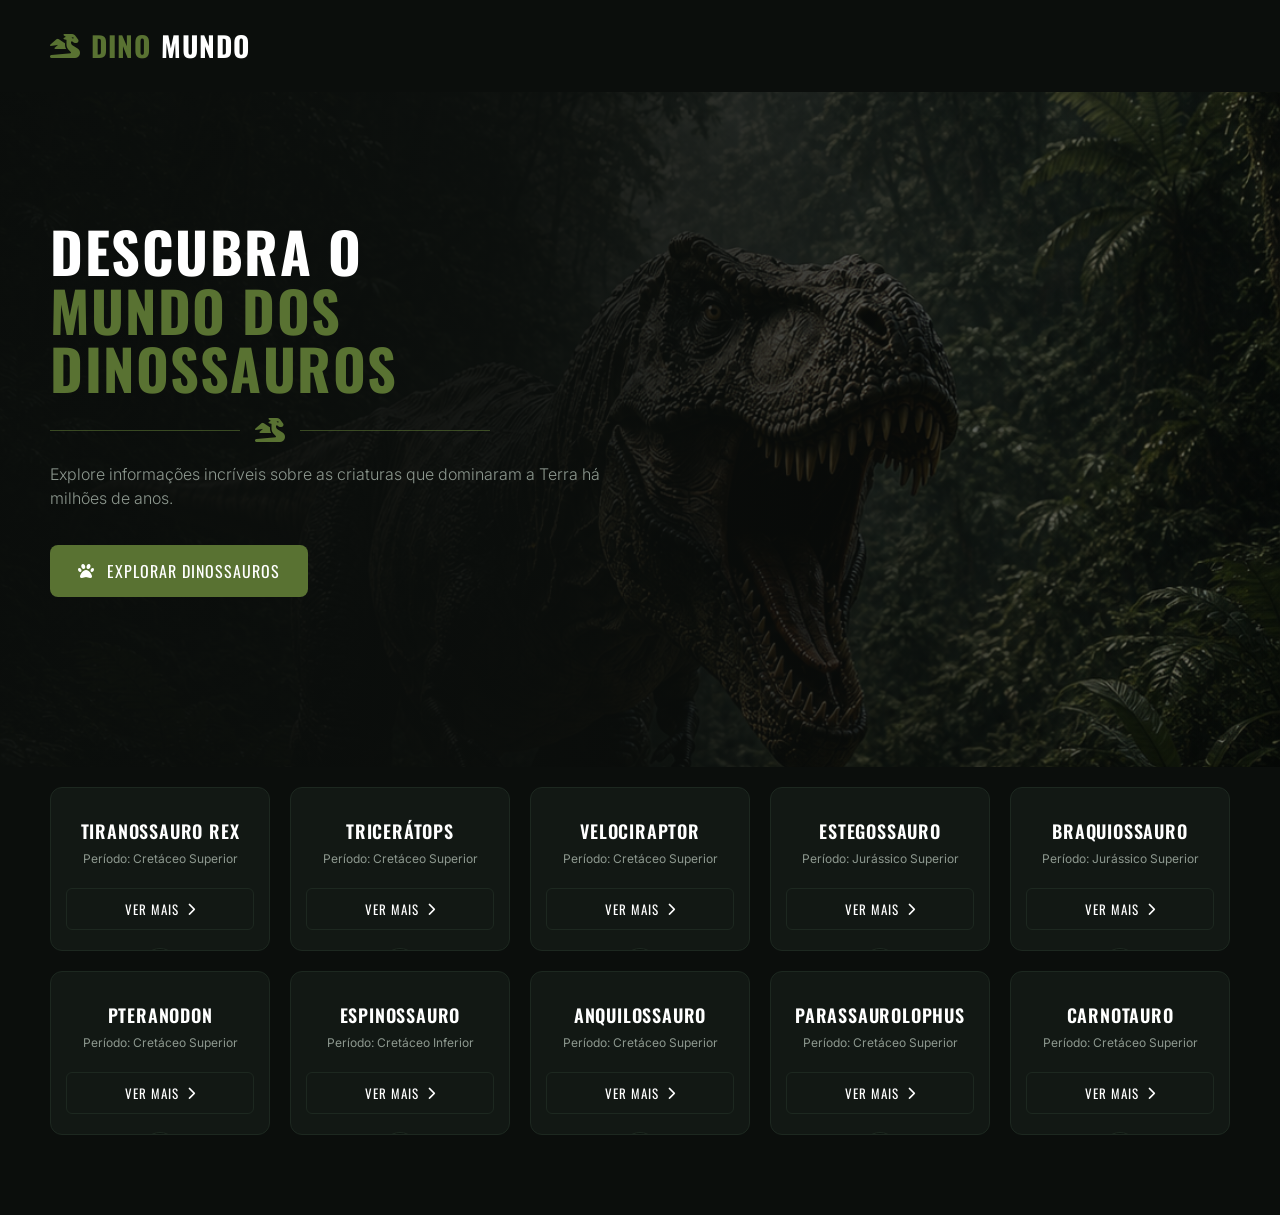
==== index.html @ a0a721c0 "pagina index completa" ====
<!DOCTYPE html>
<html lang="pt-BR">
<head>
    <meta charset="UTF-8">
    <meta name="viewport" content="width=device-width, initial-scale=1.0">
    <title>DINOMUNDO - Descubra o Mundo dos Dinossauros</title>
    <link rel="preconnect" href="https://fonts.googleapis.com">
    <link rel="preconnect" href="https://fonts.gstatic.com" crossorigin>
    <link href="https://fonts.googleapis.com/css2?family=Inter:wght@300;400;600&family=Oswald:wght@600;700&display=swap" rel="stylesheet">
    <link rel="stylesheet" href="https://cdnjs.cloudflare.com/ajax/libs/font-awesome/6.4.0/css/all.min.css">
    <link rel="stylesheet" href="css/index.css">
</head>
<body>

   
    <header class="navbar">
        <div class="logo">
            <i class="fa-solid fa-dragon logo-icon"></i>
            <span>DINO</span>MUNDO
        </div>
    </header>

    
    <section class="hero">
        <div class="hero-content">
            <h1 class="hero-title">
                DESCUBRA O<br>
                <span class="highlight">MUNDO DOS<br>
                DINOSSAUROS</span>
            </h1>

            <div class="divider">
                <span class="line"></span>
                <i class="fa-solid fa-dragon logo-icon"></i> 
                <span class="line"></span>
            </div>

            <p class="hero-subtitle">
                Explore informações incríveis sobre as criaturas que dominaram a Terra há milhões de anos.
            </p>

            <a href="#galeria" class="btn-primary">
                <i class="fa-solid fa-paw"></i>
                EXPLORAR DINOSSAUROS
            </a>
        </div>
    </section>

    
    <main class="galeria-container" id="galeria">
        <div class="cards-grid">
            
            <!-- Card 1 -->
            <article class="card">
                <div class="card-badge">
                    <i class="fa-solid fa-dragon logo-icon"></i>
                </div>
                <div class="card-content">
                    <h3>TIRANOSSAURO REX</h3>
                    <p class="periodo">Período: Cretáceo Superior</p>
                    <button class="btn-card">VER MAIS <i class="fa-solid fa-chevron-right"></i></button>
                </div>
            </article>

            <!-- Card 2 -->
            <article class="card">
                <div class="card-badge">
                    <i class="fa-solid fa-dragon logo-icon"></i>
                </div>
                <div class="card-content">
                    <h3>TRICERÁTOPS</h3>
                    <p class="periodo">Período: Cretáceo Superior</p>
                    <button class="btn-card">VER MAIS <i class="fa-solid fa-chevron-right"></i></button>
                </div>
            </article>

            <!-- Card 3 -->
            <article class="card">
                <div class="card-badge">
                    <i class="fa-solid fa-dragon logo-icon"></i>
                </div>
                <div class="card-content">
                    <h3>VELOCIRAPTOR</h3>
                    <p class="periodo">Período: Cretáceo Superior</p>
                    <button class="btn-card">VER MAIS <i class="fa-solid fa-chevron-right"></i></button>
                </div>
            </article>

            <!-- Card 4 -->
            <article class="card">
                <div class="card-badge">
                    <i class="fa-solid fa-dragon logo-icon"></i>
                </div>
                <div class="card-content">
                    <h3>ESTEGOSSAURO</h3>
                    <p class="periodo">Período: Jurássico Superior</p>
                    <button class="btn-card">VER MAIS <i class="fa-solid fa-chevron-right"></i></button>
                </div>
            </article>

            <!-- Card 5 -->
            <article class="card">
                <div class="card-badge">
                    <i class="fa-solid fa-dragon logo-icon"></i>
                </div>
                <div class="card-content">
                    <h3>BRAQUIOSSAURO</h3>
                    <p class="periodo">Período: Jurássico Superior</p>
                    <button class="btn-card">VER MAIS <i class="fa-solid fa-chevron-right"></i></button>
                </div>
            </article>

            <!-- Card 6 -->
            <article class="card">
                <div class="card-badge">
                    <i class="fa-solid fa-dragon logo-icon"></i>
                </div>
                <div class="card-content">
                    <h3>PTERANODON</h3>
                    <p class="periodo">Período: Cretáceo Superior</p>
                    <button class="btn-card">VER MAIS <i class="fa-solid fa-chevron-right"></i></button>
                </div>
            </article>

            <!-- Card 7 -->
            <article class="card">
                <div class="card-badge">
                    <i class="fa-solid fa-dragon logo-icon"></i>
                </div>
                <div class="card-content">
                    <h3>ESPINOSSAURO</h3>
                    <p class="periodo">Período: Cretáceo Inferior</p>
                    <button class="btn-card">VER MAIS <i class="fa-solid fa-chevron-right"></i></button>
                </div>
            </article>

            <!-- Card 8 -->
            <article class="card">
                <div class="card-badge">
                    <i class="fa-solid fa-dragon logo-icon"></i>
                </div>
                <div class="card-content">
                    <h3>ANQUILOSSAURO</h3>
                    <p class="periodo">Período: Cretáceo Superior</p>
                    <button class="btn-card">VER MAIS <i class="fa-solid fa-chevron-right"></i></button>
                </div>
            </article>

            <!-- Card 9 -->
            <article class="card">
                <div class="card-badge">
                    <i class="fa-solid fa-dragon logo-icon"></i>
                </div>
                <div class="card-content">
                    <h3>PARASSAUROLOPHUS</h3>
                    <p class="periodo">Período: Cretáceo Superior</p>
                    <button class="btn-card">VER MAIS <i class="fa-solid fa-chevron-right"></i></button>
                </div>
            </article>

            <!-- Card 10 -->
            <article class="card">
                <div class="card-badge">
                    <i class="fa-solid fa-dragon logo-icon"></i>
                </div>
                <div class="card-content">
                    <h3>CARNOTAURO</h3>
                    <p class="periodo">Período: Cretáceo Superior</p>
                    <button class="btn-card">VER MAIS <i class="fa-solid fa-chevron-right"></i></button>
                </div>
            </article>

        </div>
    </main>

</body>
</html>
---- css/index.css ----
/* RESET E CONFIGURAÇÕES GERAIS */
* {
    margin: 0;
    padding: 0;
    box-sizing: border-box;
}

:root {
    --bg-dark: #0b0e0c;
    --card-bg: #121814;
    --card-border: #1d2820;
    --accent-green: #597232;
    --accent-green-hover: #6d8b3d;
    --text-white: #ffffff;
    --text-muted: #8d988f;
    --font-heading: 'Oswald', sans-serif;
    --font-body: 'Inter', sans-serif;
}

body {
    background-color: var(--bg-dark);
    color: var(--text-white);
    font-family: var(--font-body);
    line-height: 1.5;
}

/* NAVBAR */
.navbar {
    padding: 25px 50px;
    background: transparent;
}

.logo {
    font-family: var(--font-heading);
    font-size: 28px;
    font-weight: 700;
    letter-spacing: 1px;
    display: flex;
    align-items: center;
    gap: 10px;
}

.logo-icon {
    color: var(--accent-green);
    font-size: 24px;
}

.logo span {
    color: var(--accent-green);
}

/* HERO SECTION */
.hero {
    min-height: 75vh;
    padding: 40px 50px 80px;
    display: flex;
    align-items: center;
    background-image: linear-gradient(to right, rgba(11, 14, 12, 0.95) 40%, rgba(11, 14, 12, 0.4)), 
                      url('../img/dinossauroIndex.png');
    background-size: cover;
    background-position: center right;
}

.hero-content {
    max-width: 550px;
}

.hero-title {
    font-family: var(--font-heading);
    font-size: 56px;
    line-height: 1.05;
    letter-spacing: 1.5px;
    text-transform: uppercase;
    font-weight: 700;
    margin-bottom: 20px;
}

.hero-title .highlight {
    color: var(--accent-green);
}

/* DIVISOR */
.divider {
    display: flex;
    align-items: center;
    gap: 15px;
    margin-bottom: 20px;
    width: 80%;
}

.divider .line {
    height: 1px;
    background-color: var(--accent-green);
    flex-grow: 1;
    opacity: 0.6;
}

.divider-icon {
    color: var(--accent-green);
    font-size: 14px;
}

.hero-subtitle {
    color: var(--text-muted);
    font-size: 16px;
    margin-bottom: 35px;
    font-weight: 300;
}

/* BOTÃO PRINCIPAL */
.btn-primary {
    display: inline-flex;
    align-items: center;
    gap: 12px;
    background-color: var(--accent-green);
    color: var(--text-white);
    padding: 14px 28px;
    border-radius: 8px;
    text-decoration: none;
    font-family: var(--font-heading);
    font-size: 16px;
    letter-spacing: 1px;
    transition: background 0.3s ease, transform 0.2s ease;
}

.btn-primary:hover {
    background-color: var(--accent-green-hover);
    transform: translateY(-2px);
}

/* GALERIA DE CARDS */
.galeria-container {
    padding: 20px 50px 80px;
    max-width: 1400px;
    margin: 0 auto;
}

.cards-grid {
    display: grid;
    grid-template-columns: repeat(5, 1fr);
    gap: 20px;
}

/* CARD INDIVIDUAL */
.card {
    background-color: var(--card-bg);
    border: 1px solid var(--card-border);
    border-radius: 12px;
    overflow: hidden;
    position: relative;
    display: flex;
    flex-direction: column;
    transition: transform 0.3s ease, border-color 0.3s ease;
}

.card:hover {
    transform: translateY(-5px);
    border-color: var(--accent-green);
}

.card-image {
    width: 100%;
    height: 180px;
    overflow: hidden;
}

.card-image img {
    width: 100%;
    height: 100%;
    object-fit: cover;
    filter: brightness(0.85);
    transition: transform 0.3s ease;
}

.card:hover .card-image img {
    transform: scale(1.05);
}

/* PATA NO CENTRO */
.card-badge {
    position: absolute;
    top: 160px;
    left: 50%;
    transform: translateX(-50%);
    width: 38px;
    height: 38px;
    background-color: #0c120e;
    border: 1px solid var(--card-border);
    border-radius: 50%;
    display: flex;
    align-items: center;
    justify-content: center;
    color: var(--accent-green);
    font-size: 14px;
    z-index: 2;
}

.card-content {
    padding: 30px 15px 20px;
    text-align: center;
    display: flex;
    flex-direction: column;
    align-items: center;
    flex-grow: 1;
}

.card-content h3 {
    font-family: var(--font-heading);
    font-size: 18px;
    letter-spacing: 0.8px;
    margin-bottom: 5px;
    font-weight: 600;
}

.periodo {
    color: var(--text-muted);
    font-size: 12px;
    margin-bottom: 20px;
}

.btn-card {
    width: 100%;
    padding: 10px;
    background-color: transparent;
    border: 1px solid var(--card-border);
    color: var(--text-white);
    border-radius: 6px;
    font-family: var(--font-heading);
    font-size: 13px;
    letter-spacing: 1px;
    cursor: pointer;
    display: flex;
    align-items: center;
    justify-content: center;
    gap: 8px;
    transition: all 0.3s ease;
}

.btn-card:hover {
    border-color: var(--accent-green);
    background-color: rgba(89, 114, 50, 0.15);
    color: var(--accent-green);
}

/* RESPONSIVIDADE (Ajustes para telas menores) */
@media (max-width: 1200px) {
    .cards-grid {
        grid-template-columns: repeat(3, 1fr);
    }
}

@media (max-width: 768px) {
    .navbar {
        padding: 20px;
    }
    .hero {
        padding: 20px;
        min-height: auto;
    }
    .hero-title {
        font-size: 38px;
    }
    .galeria-container {
        padding: 20px;
    }
    .cards-grid {
        grid-template-columns: repeat(2, 1fr);
    }
}

@media (max-width: 480px) {
    .cards-grid {
        grid-template-columns: 1fr;
    }
}
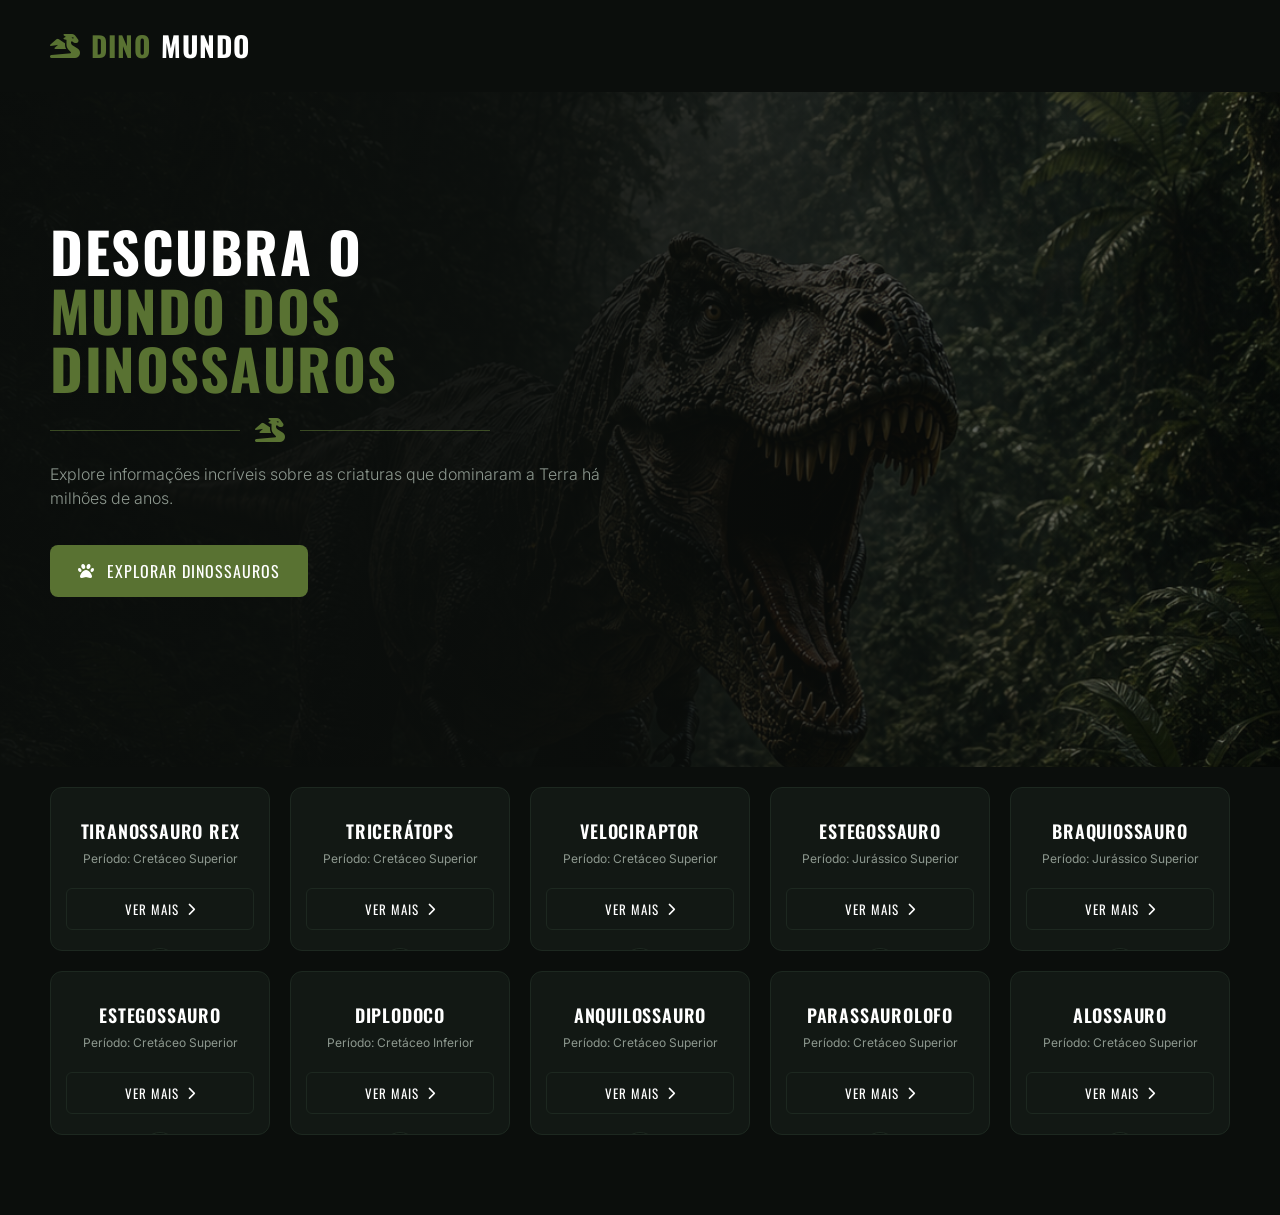
==== commit 741f7952: "links ajustados" ====
--- a/index.html
+++ b/index.html
@@ -58,7 +58,7 @@
                 <div class="card-content">
                     <h3>TIRANOSSAURO REX</h3>
                     <p class="periodo">Período: Cretáceo Superior</p>
-                    <button class="btn-card">VER MAIS <i class="fa-solid fa-chevron-right"></i></button>
+                    <button class="btn-card" href="pages/tiranossauro.html">VER MAIS <i class="fa-solid fa-chevron-right"></i></button>
                 </div>
             </article>
 
@@ -70,7 +70,7 @@
                 <div class="card-content">
                     <h3>TRICERÁTOPS</h3>
                     <p class="periodo">Período: Cretáceo Superior</p>
-                    <button class="btn-card">VER MAIS <i class="fa-solid fa-chevron-right"></i></button>
+                    <button class="btn-card" href="pages/triceratops.html">VER MAIS <i class="fa-solid fa-chevron-right"></i></button>
                 </div>
             </article>
 
@@ -82,7 +82,7 @@
                 <div class="card-content">
                     <h3>VELOCIRAPTOR</h3>
                     <p class="periodo">Período: Cretáceo Superior</p>
-                    <button class="btn-card">VER MAIS <i class="fa-solid fa-chevron-right"></i></button>
+                    <button class="btn-card" href="pages/velociraptor.html">VER MAIS <i class="fa-solid fa-chevron-right"></i></button>
                 </div>
             </article>
 
@@ -94,7 +94,7 @@
                 <div class="card-content">
                     <h3>ESTEGOSSAURO</h3>
                     <p class="periodo">Período: Jurássico Superior</p>
-                    <button class="btn-card">VER MAIS <i class="fa-solid fa-chevron-right"></i></button>
+                    <button class="btn-card" href="pages/espinossauro.html">VER MAIS <i class="fa-solid fa-chevron-right"></i></button>
                 </div>
             </article>
 
@@ -106,7 +106,7 @@
                 <div class="card-content">
                     <h3>BRAQUIOSSAURO</h3>
                     <p class="periodo">Período: Jurássico Superior</p>
-                    <button class="btn-card">VER MAIS <i class="fa-solid fa-chevron-right"></i></button>
+                    <button class="btn-card" href="pages/braquiossauro.html">VER MAIS <i class="fa-solid fa-chevron-right"></i></button>
                 </div>
             </article>
 
@@ -116,9 +116,9 @@
                     <i class="fa-solid fa-dragon logo-icon"></i>
                 </div>
                 <div class="card-content">
-                    <h3>PTERANODON</h3>
+                    <h3>ESTEGOSSAURO</h3>
                     <p class="periodo">Período: Cretáceo Superior</p>
-                    <button class="btn-card">VER MAIS <i class="fa-solid fa-chevron-right"></i></button>
+                    <button class="btn-card" href="pages/estegossauro.html">VER MAIS <i class="fa-solid fa-chevron-right"></i></button>
                 </div>
             </article>
 
@@ -128,7 +128,7 @@
                     <i class="fa-solid fa-dragon logo-icon"></i>
                 </div>
                 <div class="card-content">
-                    <h3>ESPINOSSAURO</h3>
+                    <h3>DIPLODOCO</h3>
                     <p class="periodo">Período: Cretáceo Inferior</p>
                     <button class="btn-card">VER MAIS <i class="fa-solid fa-chevron-right"></i></button>
                 </div>
@@ -142,7 +142,7 @@
                 <div class="card-content">
                     <h3>ANQUILOSSAURO</h3>
                     <p class="periodo">Período: Cretáceo Superior</p>
-                    <button class="btn-card">VER MAIS <i class="fa-solid fa-chevron-right"></i></button>
+                    <button class="btn-card" href="pages/anquilossauro.html">VER MAIS <i class="fa-solid fa-chevron-right"></i></button>
                 </div>
             </article>
 
@@ -152,9 +152,9 @@
                     <i class="fa-solid fa-dragon logo-icon"></i>
                 </div>
                 <div class="card-content">
-                    <h3>PARASSAUROLOPHUS</h3>
+                    <h3>PARASSAUROLOFO</h3>
                     <p class="periodo">Período: Cretáceo Superior</p>
-                    <button class="btn-card">VER MAIS <i class="fa-solid fa-chevron-right"></i></button>
+                    <button class="btn-card" href="pages/parassaurolofo.html">VER MAIS <i class="fa-solid fa-chevron-right"></i></button>
                 </div>
             </article>
 
@@ -164,7 +164,7 @@
                     <i class="fa-solid fa-dragon logo-icon"></i>
                 </div>
                 <div class="card-content">
-                    <h3>CARNOTAURO</h3>
+                    <h3>ALOSSAURO</h3>
                     <p class="periodo">Período: Cretáceo Superior</p>
                     <button class="btn-card">VER MAIS <i class="fa-solid fa-chevron-right"></i></button>
                 </div>
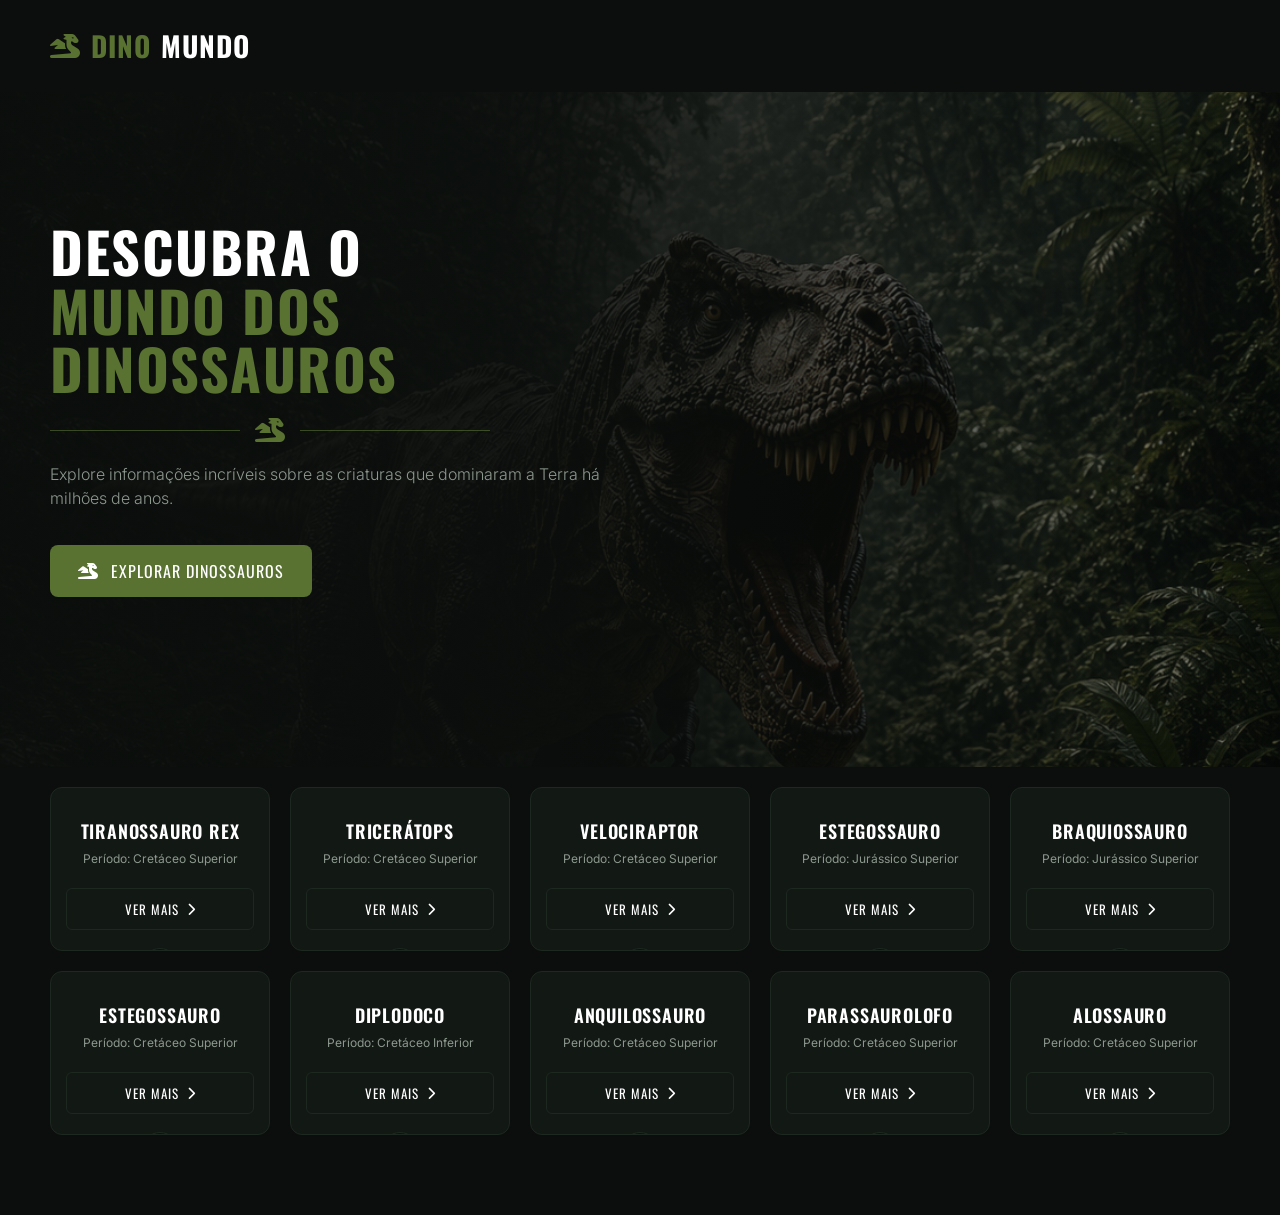
==== commit 8f9439b6: "caminhos ajustados" ====
--- a/index.html
+++ b/index.html
@@ -40,7 +40,7 @@
             </p>
 
             <a href="#galeria" class="btn-primary">
-                <i class="fa-solid fa-paw"></i>
+                <i class="fa-solid fa-dragon"></i>
                 EXPLORAR DINOSSAUROS
             </a>
         </div>
@@ -130,7 +130,7 @@
                 <div class="card-content">
                     <h3>DIPLODOCO</h3>
                     <p class="periodo">Período: Cretáceo Inferior</p>
-                    <button class="btn-card">VER MAIS <i class="fa-solid fa-chevron-right"></i></button>
+                    <button class="btn-card" href="pages/diplodoco.html">VER MAIS <i class="fa-solid fa-chevron-right"></i></button>
                 </div>
             </article>
 
@@ -166,7 +166,7 @@
                 <div class="card-content">
                     <h3>ALOSSAURO</h3>
                     <p class="periodo">Período: Cretáceo Superior</p>
-                    <button class="btn-card">VER MAIS <i class="fa-solid fa-chevron-right"></i></button>
+                    <button class="btn-card" href="pages/alossauro.html">VER MAIS <i class="fa-solid fa-chevron-right"></i></button>
                 </div>
             </article>
 
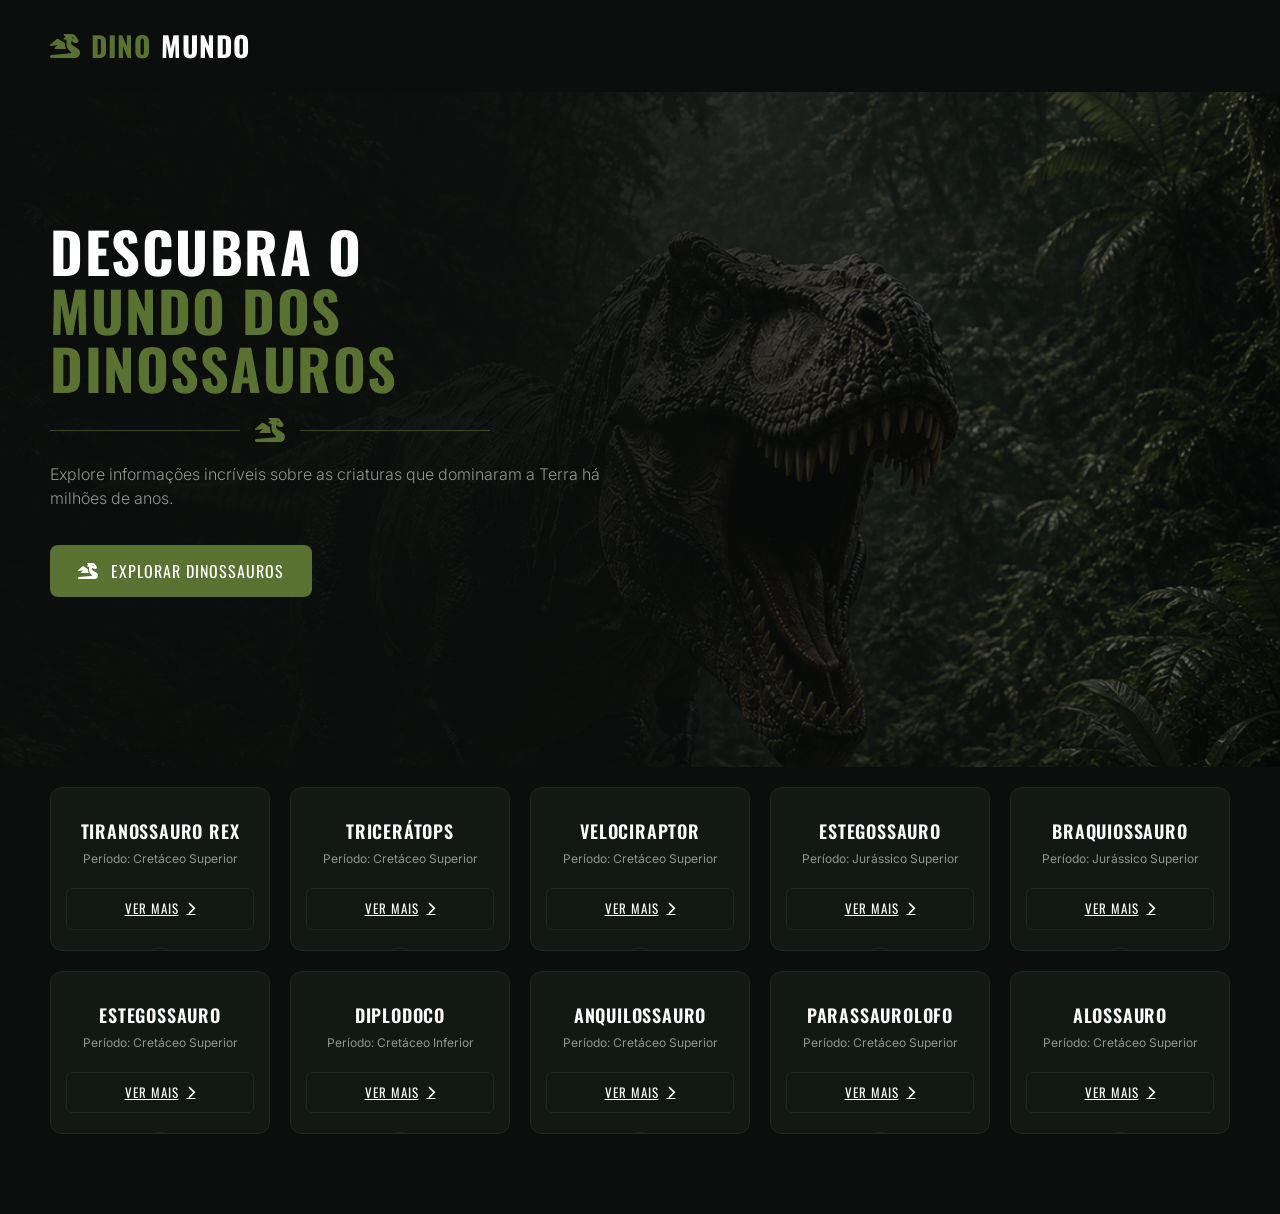
==== commit f483488b: "ajustes links" ====
--- a/index.html
+++ b/index.html
@@ -58,7 +58,7 @@
                 <div class="card-content">
                     <h3>TIRANOSSAURO REX</h3>
                     <p class="periodo">Período: Cretáceo Superior</p>
-                    <button class="btn-card" href="pages/tiranossauro.html">VER MAIS <i class="fa-solid fa-chevron-right"></i></button>
+                    <a href="/pages/tiranossauro.html" class="btn-card">VER MAIS <i class="fa-solid fa-chevron-right"></i></a>
                 </div>
             </article>
 
@@ -70,7 +70,7 @@
                 <div class="card-content">
                     <h3>TRICERÁTOPS</h3>
                     <p class="periodo">Período: Cretáceo Superior</p>
-                    <button class="btn-card" href="pages/triceratops.html">VER MAIS <i class="fa-solid fa-chevron-right"></i></button>
+                    <a href="/pages/triceratops.html" class="btn-card">VER MAIS <i class="fa-solid fa-chevron-right"></i></a>
                 </div>
             </article>
 
@@ -82,7 +82,7 @@
                 <div class="card-content">
                     <h3>VELOCIRAPTOR</h3>
                     <p class="periodo">Período: Cretáceo Superior</p>
-                    <button class="btn-card" href="pages/velociraptor.html">VER MAIS <i class="fa-solid fa-chevron-right"></i></button>
+                    <a href="/pages/velociraptor.html" class="btn-card">VER MAIS <i class="fa-solid fa-chevron-right"></i></a>
                 </div>
             </article>
 
@@ -94,7 +94,7 @@
                 <div class="card-content">
                     <h3>ESTEGOSSAURO</h3>
                     <p class="periodo">Período: Jurássico Superior</p>
-                    <button class="btn-card" href="pages/espinossauro.html">VER MAIS <i class="fa-solid fa-chevron-right"></i></button>
+                    <a href="/pages/espinossauro.html" class="btn-card">VER MAIS <i class="fa-solid fa-chevron-right"></i></a>
                 </div>
             </article>
 
@@ -106,7 +106,7 @@
                 <div class="card-content">
                     <h3>BRAQUIOSSAURO</h3>
                     <p class="periodo">Período: Jurássico Superior</p>
-                    <button class="btn-card" href="pages/braquiossauro.html">VER MAIS <i class="fa-solid fa-chevron-right"></i></button>
+                    <a href="/pages/braquiossauro.html" class="btn-card">VER MAIS <i class="fa-solid fa-chevron-right"></i></a>
                 </div>
             </article>
 
@@ -118,7 +118,7 @@
                 <div class="card-content">
                     <h3>ESTEGOSSAURO</h3>
                     <p class="periodo">Período: Cretáceo Superior</p>
-                    <button class="btn-card" href="pages/estegossauro.html">VER MAIS <i class="fa-solid fa-chevron-right"></i></button>
+                    <a href="/pages/estegossauro.html" class="btn-card">VER MAIS <i class="fa-solid fa-chevron-right"></i></a>
                 </div>
             </article>
 
@@ -130,7 +130,7 @@
                 <div class="card-content">
                     <h3>DIPLODOCO</h3>
                     <p class="periodo">Período: Cretáceo Inferior</p>
-                    <button class="btn-card" href="pages/diplodoco.html">VER MAIS <i class="fa-solid fa-chevron-right"></i></button>
+                    <a href="/pages/diplodoco.html" class="btn-card">VER MAIS <i class="fa-solid fa-chevron-right"></i></a>
                 </div>
             </article>
 
@@ -142,7 +142,7 @@
                 <div class="card-content">
                     <h3>ANQUILOSSAURO</h3>
                     <p class="periodo">Período: Cretáceo Superior</p>
-                    <button class="btn-card" href="pages/anquilossauro.html">VER MAIS <i class="fa-solid fa-chevron-right"></i></button>
+                    <a href="/pages/anquilossauro.html" class="btn-card">VER MAIS <i class="fa-solid fa-chevron-right"></i></a>
                 </div>
             </article>
 
@@ -154,7 +154,7 @@
                 <div class="card-content">
                     <h3>PARASSAUROLOFO</h3>
                     <p class="periodo">Período: Cretáceo Superior</p>
-                    <button class="btn-card" href="pages/parassaurolofo.html">VER MAIS <i class="fa-solid fa-chevron-right"></i></button>
+                    <a href="/pages/parassaurolofo.html" class="btn-card">VER MAIS <i class="fa-solid fa-chevron-right"></i></a>
                 </div>
             </article>
 
@@ -166,7 +166,7 @@
                 <div class="card-content">
                     <h3>ALOSSAURO</h3>
                     <p class="periodo">Período: Cretáceo Superior</p>
-                    <button class="btn-card" href="pages/alossauro.html">VER MAIS <i class="fa-solid fa-chevron-right"></i></button>
+                    <a href="/pages/alossauro.html" class="btn-card">VER MAIS <i class="fa-solid fa-chevron-right"></i></a>
                 </div>
             </article>
 
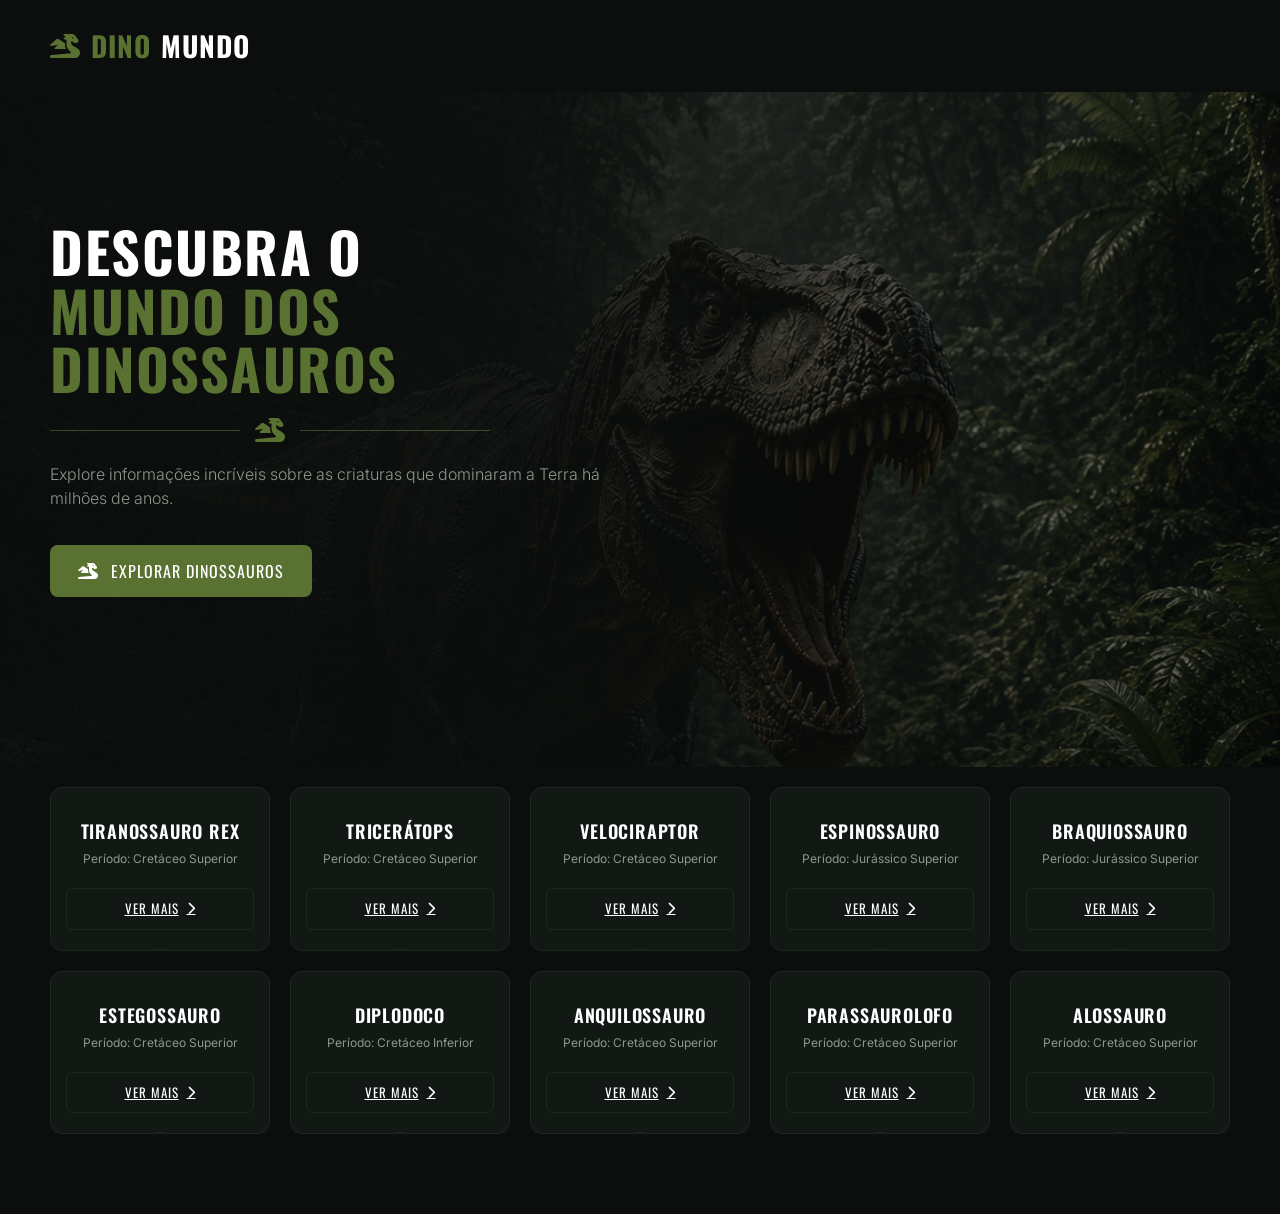
==== commit 4a950bd2: "espinossauro ajustes" ====
--- a/index.html
+++ b/index.html
@@ -50,7 +50,6 @@
     <main class="galeria-container" id="galeria">
         <div class="cards-grid">
             
-            <!-- Card 1 -->
             <article class="card">
                 <div class="card-badge">
                     <i class="fa-solid fa-dragon logo-icon"></i>
@@ -62,7 +61,6 @@
                 </div>
             </article>
 
-            <!-- Card 2 -->
             <article class="card">
                 <div class="card-badge">
                     <i class="fa-solid fa-dragon logo-icon"></i>
@@ -74,7 +72,6 @@
                 </div>
             </article>
 
-            <!-- Card 3 -->
             <article class="card">
                 <div class="card-badge">
                     <i class="fa-solid fa-dragon logo-icon"></i>
@@ -86,19 +83,17 @@
                 </div>
             </article>
 
-            <!-- Card 4 -->
             <article class="card">
                 <div class="card-badge">
                     <i class="fa-solid fa-dragon logo-icon"></i>
                 </div>
                 <div class="card-content">
-                    <h3>ESTEGOSSAURO</h3>
+                    <h3>ESPINOSSAURO</h3>
                     <p class="periodo">Período: Jurássico Superior</p>
                     <a href="/pages/espinossauro.html" class="btn-card">VER MAIS <i class="fa-solid fa-chevron-right"></i></a>
                 </div>
             </article>
 
-            <!-- Card 5 -->
             <article class="card">
                 <div class="card-badge">
                     <i class="fa-solid fa-dragon logo-icon"></i>
@@ -110,7 +105,6 @@
                 </div>
             </article>
 
-            <!-- Card 6 -->
             <article class="card">
                 <div class="card-badge">
                     <i class="fa-solid fa-dragon logo-icon"></i>
@@ -122,7 +116,6 @@
                 </div>
             </article>
 
-            <!-- Card 7 -->
             <article class="card">
                 <div class="card-badge">
                     <i class="fa-solid fa-dragon logo-icon"></i>
@@ -134,7 +127,6 @@
                 </div>
             </article>
 
-            <!-- Card 8 -->
             <article class="card">
                 <div class="card-badge">
                     <i class="fa-solid fa-dragon logo-icon"></i>
@@ -146,7 +138,6 @@
                 </div>
             </article>
 
-            <!-- Card 9 -->
             <article class="card">
                 <div class="card-badge">
                     <i class="fa-solid fa-dragon logo-icon"></i>
@@ -158,7 +149,6 @@
                 </div>
             </article>
 
-            <!-- Card 10 -->
             <article class="card">
                 <div class="card-badge">
                     <i class="fa-solid fa-dragon logo-icon"></i>
--- a/css/index.css
+++ b/css/index.css
@@ -1,4 +1,3 @@
-/* RESET E CONFIGURAÇÕES GERAIS */
 * {
     margin: 0;
     padding: 0;
@@ -24,7 +23,7 @@
     line-height: 1.5;
 }
 
-/* NAVBAR */
+
 .navbar {
     padding: 25px 50px;
     background: transparent;
@@ -49,7 +48,7 @@
     color: var(--accent-green);
 }
 
-/* HERO SECTION */
+
 .hero {
     min-height: 75vh;
     padding: 40px 50px 80px;
@@ -79,7 +78,7 @@
     color: var(--accent-green);
 }
 
-/* DIVISOR */
+
 .divider {
     display: flex;
     align-items: center;
@@ -107,7 +106,7 @@
     font-weight: 300;
 }
 
-/* BOTÃO PRINCIPAL */
+
 .btn-primary {
     display: inline-flex;
     align-items: center;
@@ -128,7 +127,7 @@
     transform: translateY(-2px);
 }
 
-/* GALERIA DE CARDS */
+
 .galeria-container {
     padding: 20px 50px 80px;
     max-width: 1400px;
@@ -141,7 +140,7 @@
     gap: 20px;
 }
 
-/* CARD INDIVIDUAL */
+
 .card {
     background-color: var(--card-bg);
     border: 1px solid var(--card-border);
@@ -176,7 +175,7 @@
     transform: scale(1.05);
 }
 
-/* PATA NO CENTRO */
+
 .card-badge {
     position: absolute;
     top: 160px;
@@ -242,7 +241,7 @@
     color: var(--accent-green);
 }
 
-/* RESPONSIVIDADE (Ajustes para telas menores) */
+
 @media (max-width: 1200px) {
     .cards-grid {
         grid-template-columns: repeat(3, 1fr);
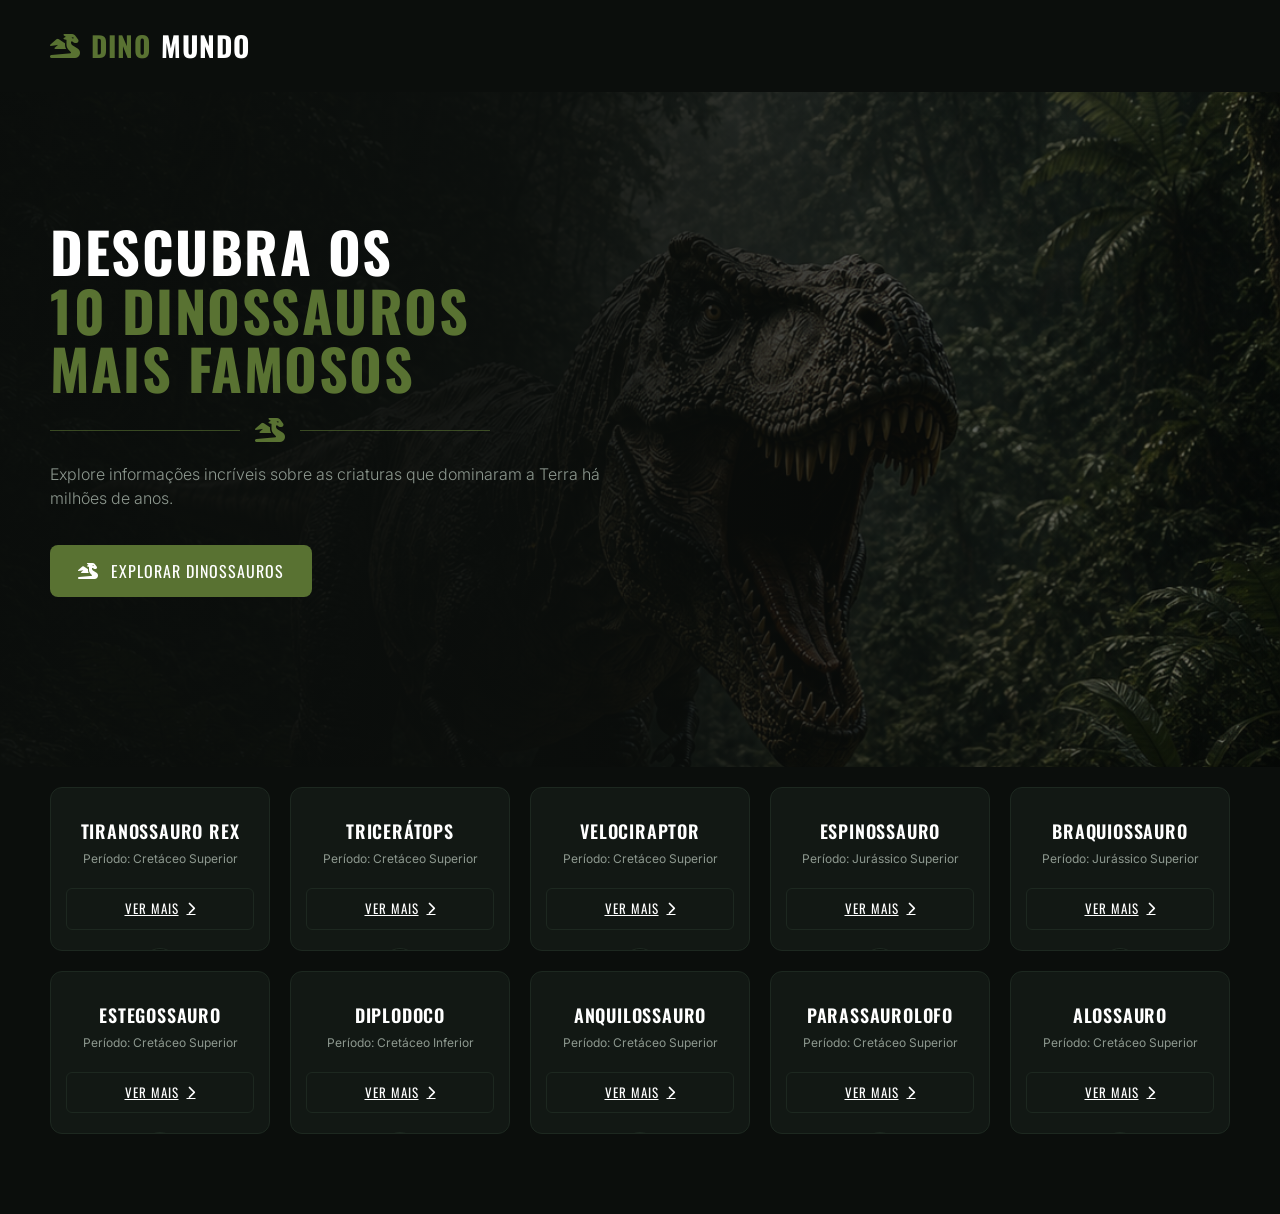
==== commit f34d2f26: "index edicao" ====
--- a/index.html
+++ b/index.html
@@ -24,9 +24,9 @@
     <section class="hero">
         <div class="hero-content">
             <h1 class="hero-title">
-                DESCUBRA O<br>
-                <span class="highlight">MUNDO DOS<br>
-                DINOSSAUROS</span>
+                DESCUBRA OS<br>
+                <span class="highlight">10 DINOSSAUROS<br>
+                MAIS FAMOSOS</span>
             </h1>
 
             <div class="divider">
